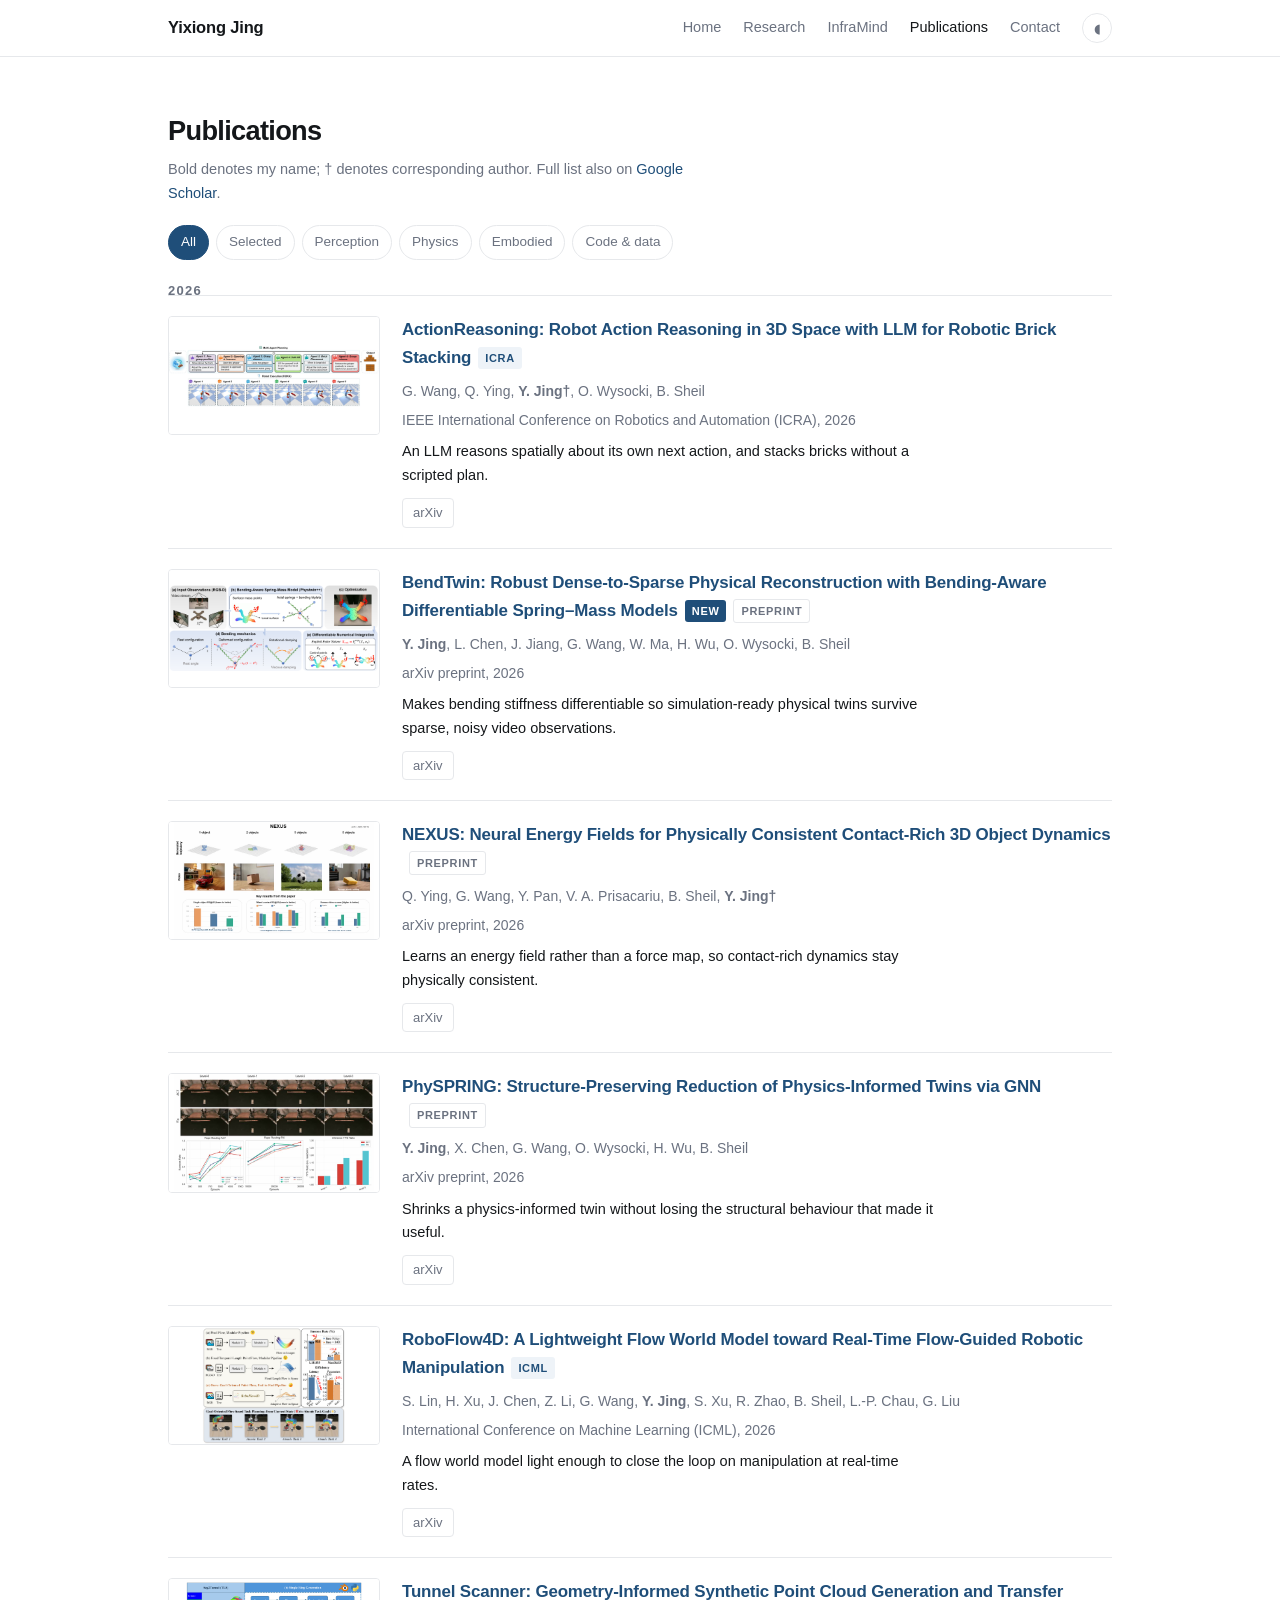
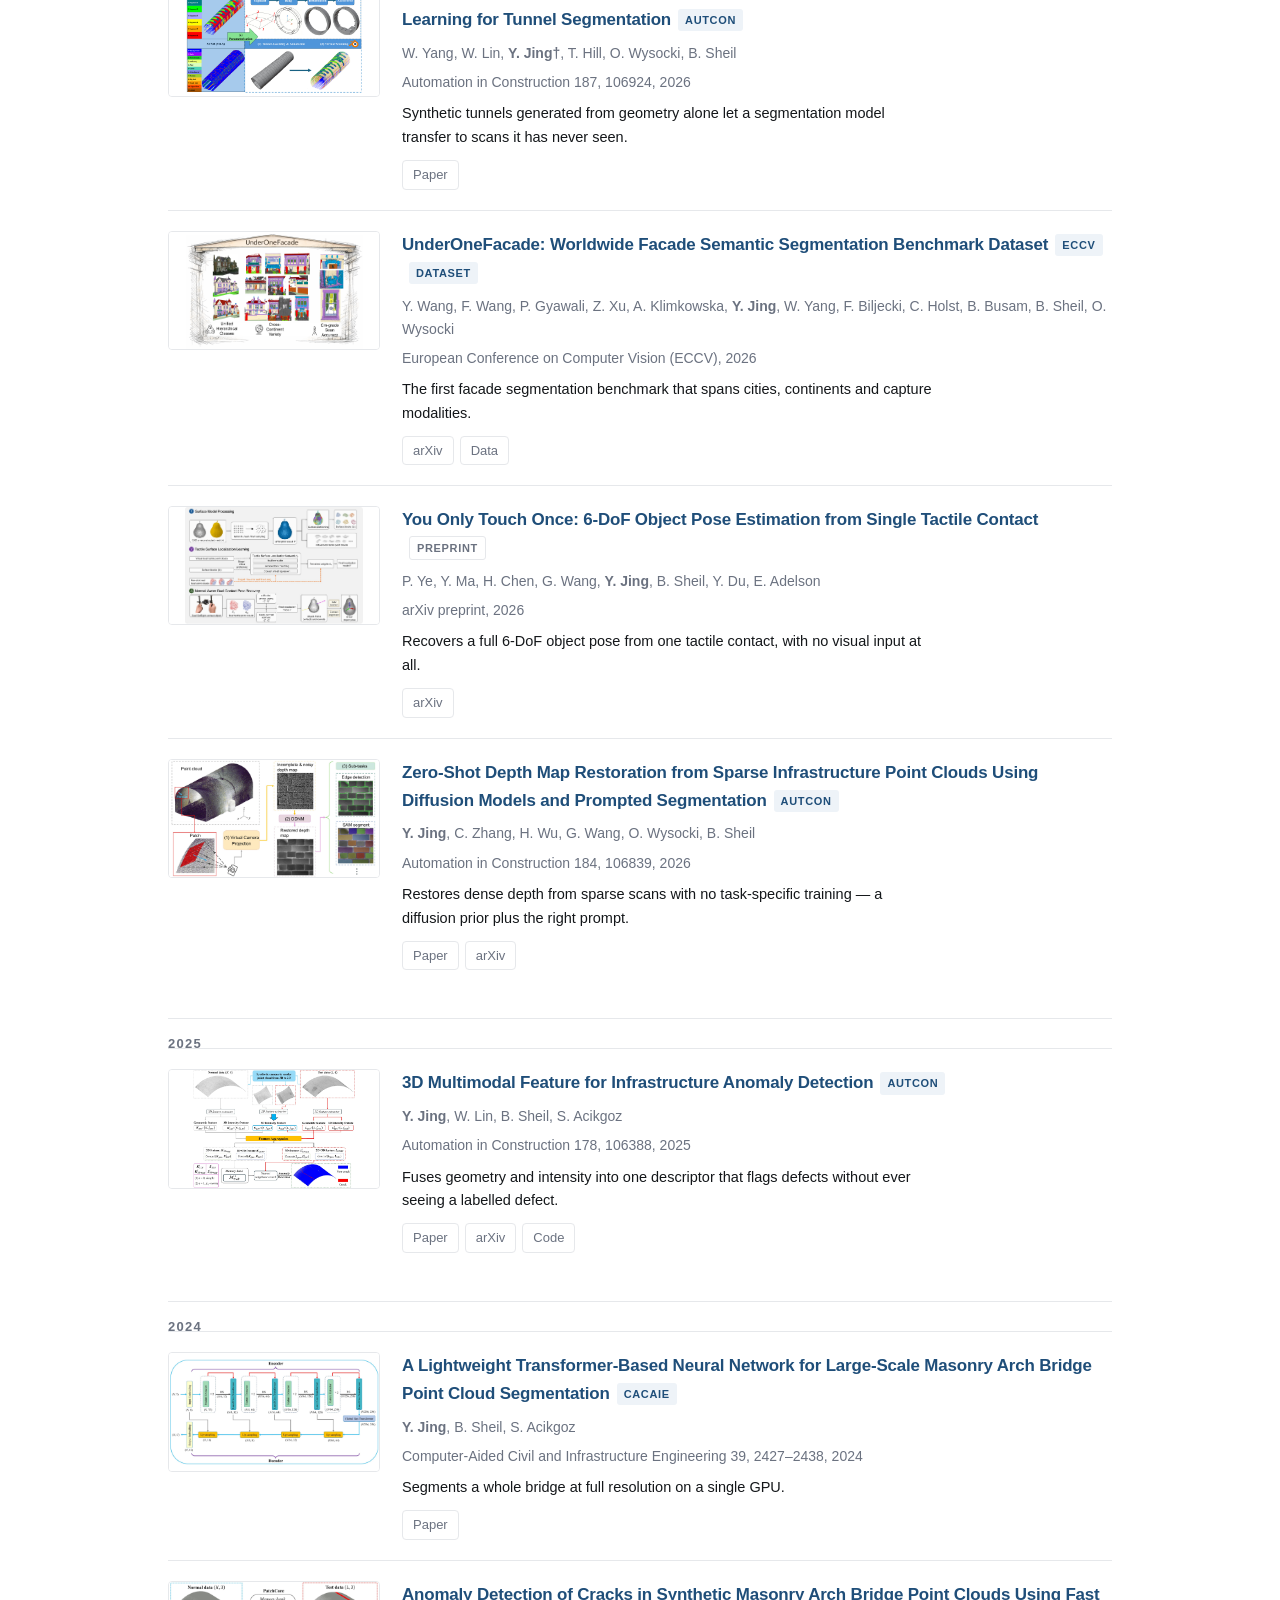
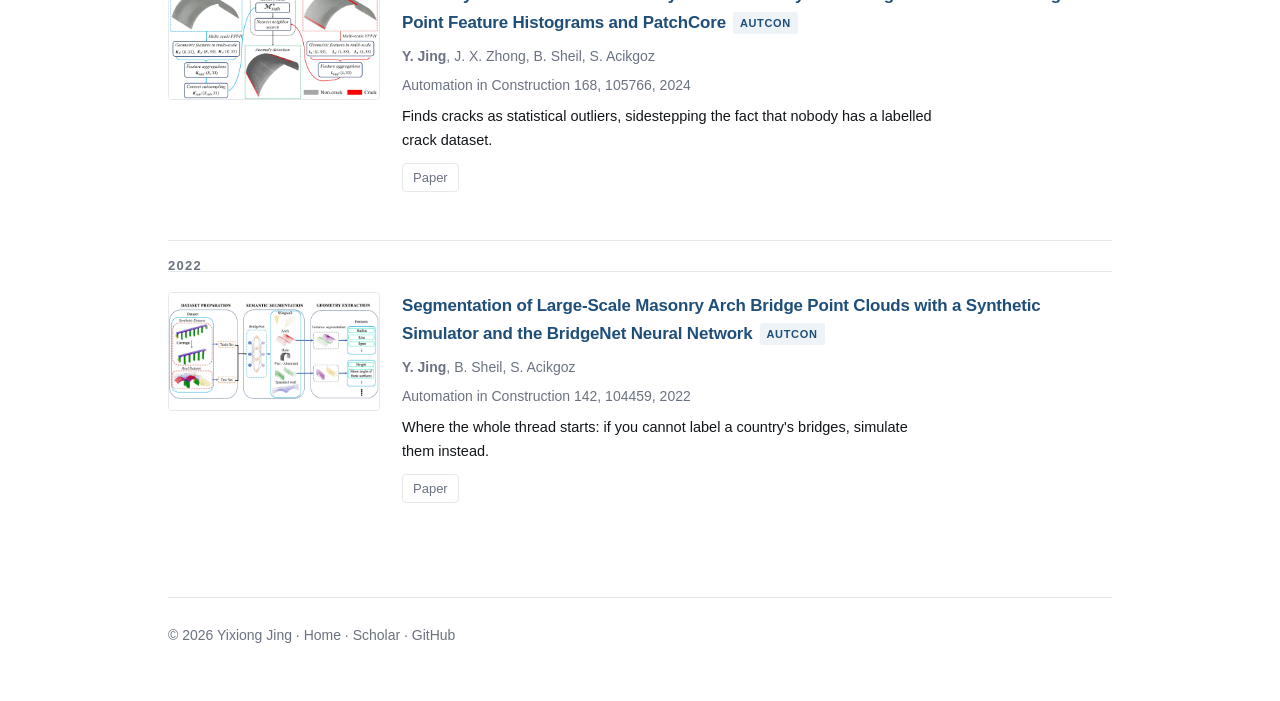
==== publications.html @ 86644cfc "Initial commit: personal academic website Static HTML/CSS/JS site, no framework or build dependency " ====
<!DOCTYPE html>
<html lang="en">
<head>
<meta charset="utf-8">
<meta name="viewport" content="width=device-width, initial-scale=1">
<title>Publications — Yixiong Jing</title>
<meta name="description" content="Publications of Yixiong Jing: 3D perception for civil infrastructure, physics-grounded reconstruction and world models, and embodied intelligence for construction robotics.">
<link rel="stylesheet" href="css/base.css">
<link rel="stylesheet" href="css/layout.css">
<link rel="stylesheet" href="css/components.css">
</head>
<body>

<nav><div class="wrap">
  <a class="brand" href="index.html">Yixiong Jing</a>
  <a class="nl keep" href="index.html">Home</a>
  <a class="nl" href="index.html#research">Research</a>
  <a class="nl" href="index.html#inframind">InfraMind</a>
  <a class="nl keep" href="publications.html">Publications</a>
  <a class="nl" href="index.html#contact">Contact</a>
  <button id="theme-toggle" title="Toggle dark mode" aria-label="Toggle dark mode">&#9686;</button>
</div></nav>

<div class="wrap">
  <section>
    <h1 style="font-size:1.7rem">Publications</h1>
    <p class="small muted" style="margin:10px 0 26px">
      Bold denotes my name; &dagger; denotes corresponding author.
      Full list also on <a href="https://scholar.google.com/citations?user=g7NWlqcAAAAJ&amp;hl=en">Google
      Scholar</a>.
    </p>

    <div class="filters" id="pub-filters">
      <button data-filter="all" aria-pressed="true">All</button>
      <button data-filter="selected" aria-pressed="false">Selected</button>
      <button data-filter="perception" aria-pressed="false">Perception</button>
      <button data-filter="physics" aria-pressed="false">Physics</button>
      <button data-filter="embodied" aria-pressed="false">Embodied</button>
      <button data-filter="code" aria-pressed="false">Code &amp; data</button>
    </div>

    <div id="archive"></div>
  </section>

  <footer>
    &copy; 2026 Yixiong Jing &middot;
    <a href="index.html">Home</a> &middot;
    <a href="https://scholar.google.com/citations?user=g7NWlqcAAAAJ&amp;hl=en">Scholar</a> &middot;
    <a href="https://github.com/Jingyixiong">GitHub</a>
  </footer>
</div>

<script src="data/content.js"></script>
<script src="data/publications.js"></script>
<script src="js/ui.js"></script>
<script src="js/render.js"></script>
<script>
  Render.filters('pub-filters', 'archive');
</script>
</body>
</html>
---- css/base.css ----
/* ============================================================
   base.css — design tokens, reset, typography, dark mode
   Edit colours and type scale here. Nothing layout-specific.
   ============================================================ */

:root{
  /* light theme */
  --bg:#ffffff;
  --fg:#14171a;
  --muted:#6b7280;
  --line:#e6e8eb;
  --band:#f6f7f9;
  --accent:#1f4e79;
  --accent-fg:#1f4e79;
  --chip:#eef3f8;
  --warn:#b04a2f;
  /* mat behind a letterboxed paper figure (object-fit:contain in css/components.css) */
  --fig-mat:#ffffff;

  /* research theme colours — keep in sync with js/render.js THEME_GRADIENT */
  --t-perception:#1f6f8b;
  --t-physics:#6b4fa8;
  --t-embodied:#b5651d;

  /* metrics */
  --max:1000px;
  --r:6px;
  --nav-h:56px;
}

/* follow the OS by default */
@media (prefers-color-scheme:dark){
  :root{
    --bg:#0e1013; --fg:#e7eaee; --muted:#98a0ab; --line:#242a31;
    --band:#14171b; --accent:#7fb3e0; --accent-fg:#8ec0ea; --chip:#1b222a;
    --warn:#e08a6d; --fig-mat:#14171b;
    --t-perception:#5aa8c4; --t-physics:#a48ede; --t-embodied:#e0a05a;
  }
}

/* explicit override from the toggle button (js/ui.js) */
html[data-theme="dark"]{
  --bg:#0e1013; --fg:#e7eaee; --muted:#98a0ab; --line:#242a31;
  --band:#14171b; --accent:#7fb3e0; --accent-fg:#8ec0ea; --chip:#1b222a;
  --warn:#e08a6d; --fig-mat:#14171b;
  --t-perception:#5aa8c4; --t-physics:#a48ede; --t-embodied:#e0a05a;
}
html[data-theme="light"]{
  --bg:#ffffff; --fg:#14171a; --muted:#6b7280; --line:#e6e8eb;
  --band:#f6f7f9; --accent:#1f4e79; --accent-fg:#1f4e79; --chip:#eef3f8;
  --warn:#b04a2f; --fig-mat:#ffffff;
  --t-perception:#1f6f8b; --t-physics:#6b4fa8; --t-embodied:#b5651d;
}

*{box-sizing:border-box}

html{
  scroll-behavior:smooth;
  scroll-padding-top:calc(var(--nav-h) + 16px);
}

body{
  margin:0;
  background:var(--bg);
  color:var(--fg);
  font:400 16.5px/1.65 -apple-system,BlinkMacSystemFont,"Inter","Segoe UI",Roboto,
       Helvetica,Arial,"Noto Sans",sans-serif;
  -webkit-font-smoothing:antialiased;
  -moz-osx-font-smoothing:grayscale;
}

a{color:var(--accent-fg); text-decoration:none}
a:hover{text-decoration:underline}
:focus-visible{outline:2px solid var(--accent); outline-offset:3px; border-radius:3px}

img{max-width:100%}

h1{font-size:2.05rem; letter-spacing:-.025em; line-height:1.2; margin:0 0 6px}
h2{
  font-size:.8rem; text-transform:uppercase; letter-spacing:.14em;
  color:var(--muted); font-weight:650; margin:0 0 26px;
  padding-bottom:10px; border-bottom:1px solid var(--line);
}
h3{font-size:1.06rem; letter-spacing:-.01em; margin:0 0 8px}
h4{font-size:.95rem; margin:0 0 10px}
p{margin:0 0 15px; max-width:70ch}

.muted{color:var(--muted)}
.small{font-size:14.5px}
.todo{color:var(--warn); font-weight:650}

@media(max-width:760px){ h1{font-size:1.75rem} }
---- css/layout.css ----
/* ============================================================
   layout.css — page frame: nav, container, sections, hero,
   full-bleed bands, footer. No component internals here.
   ============================================================ */

.wrap{max-width:var(--max); margin:0 auto; padding:0 28px}

/* ---------- nav ---------- */
nav{
  position:sticky; top:0; z-index:50;
  background:color-mix(in srgb, var(--bg) 88%, transparent);
  backdrop-filter:saturate(180%) blur(12px);
  -webkit-backdrop-filter:saturate(180%) blur(12px);
  border-bottom:1px solid var(--line);
}
nav .wrap{display:flex; align-items:center; gap:22px; height:var(--nav-h)}
nav .brand{
  font-weight:650; letter-spacing:-.01em; margin-right:auto;
  color:var(--fg); white-space:nowrap;
}
nav .brand:hover{text-decoration:none}
nav a.nl{font-size:14.5px; color:var(--muted)}
nav a.nl:hover{color:var(--fg); text-decoration:none}
nav a.nl[aria-current="page"]{color:var(--fg)}
#theme-toggle{
  background:none; border:1px solid var(--line); color:var(--muted);
  border-radius:20px; width:30px; height:30px; cursor:pointer;
  font-size:13px; line-height:1; flex:0 0 auto;
}
#theme-toggle:hover{color:var(--fg)}
/* progressively drop nav links as space runs out; .keep always survives */
@media(max-width:820px){ nav .wrap{gap:16px} nav a.nl:nth-of-type(n+5){display:none} }
@media(max-width:620px){ nav a.nl:not(.keep){display:none} }

/* ---------- sections ---------- */
section{padding:74px 0 0}
section:first-of-type{padding-top:58px}

/* ---------- hero ---------- */
.hero{display:grid; grid-template-columns:250px 1fr; gap:44px; align-items:start}
.hero-photo{
  width:250px; height:250px; object-fit:cover; display:block;
  border-radius:var(--r); border:1px solid var(--line);
}
.roles{margin:0 0 22px; font-size:15.5px; line-height:1.6}

/* the opening statement — serif, larger, sets the tone before the body prose */
.lead{
  font-family:Georgia,"Iowan Old Style","Palatino Linotype","Book Antiqua","Times New Roman",serif;
  font-size:1.5rem; font-weight:400; line-height:1.34;
  letter-spacing:-.008em; margin:0 0 22px; max-width:none;
}
@media(max-width:760px){ .lead{font-size:1.22rem; line-height:1.38} }
.roles .org{color:var(--muted)}
.ilinks{display:flex; flex-wrap:wrap; gap:0 6px; margin-top:15px; font-size:14px}
.ilinks span{color:var(--muted); opacity:.4}
@media(max-width:760px){
  .hero{grid-template-columns:1fr; gap:24px}
  .hero-photo{width:170px; height:170px}
}

/* ---------- full-bleed band (InfraMind) ---------- */
.band{
  background:var(--band);
  border-top:1px solid var(--line);
  border-bottom:1px solid var(--line);
  margin-top:74px;
  padding:56px 0 52px;
}
.band + section{padding-top:74px}

/* ---------- footer ---------- */
footer{
  margin-top:74px; padding:26px 0 54px;
  border-top:1px solid var(--line);
  font-size:14px; color:var(--muted);
}
footer a{color:var(--muted)}

/* ---------- generic two-column split ---------- */
.split{display:grid; grid-template-columns:1fr 300px; gap:32px; align-items:start}
@media(max-width:760px){ .split{grid-template-columns:1fr} }
---- css/components.css ----
/* ============================================================
   components.css — news list, research theme cards, stat row,
   publication cards, badges, filters, link buttons, galleries.
   ============================================================ */

/* ---------- news ---------- */
.news{display:grid; grid-template-columns:112px 1fr; gap:4px 18px; font-size:15.5px; margin:0}
.news dt{color:var(--muted); font-variant-numeric:tabular-nums; padding-top:1px}
.news dd{margin:0 0 12px}
.linkish{
  background:none; border:none; padding:0; cursor:pointer;
  color:var(--accent-fg); font:inherit; font-size:14.5px;
}
.linkish:hover{text-decoration:underline}
@media(max-width:560px){
  .news{grid-template-columns:1fr; gap:0}
  .news dt{margin-top:10px; font-size:13.5px}
}

/* ---------- research themes ----------
   Three themes side by side in one row, text only (no figures).
   Stacks to a single column, with rules between, on narrow screens.
   ------------------------------------------------------------ */
.themes{
  display:grid; grid-template-columns:repeat(3,1fr); gap:30px;
  align-items:start;
}
/* min-height keeps the three paragraphs starting on the same line
   even when a title wraps to two lines */
.theme h3{font-size:1.02rem; line-height:1.35; margin:0 0 9px; min-height:2.7em}
.theme p{max-width:none; margin:0}
.tag{
  display:inline-block; font-size:11.5px; letter-spacing:.09em;
  text-transform:uppercase; font-weight:650; margin-bottom:7px;
}
.tag.perception{color:var(--t-perception)}
.tag.physics{color:var(--t-physics)}
.tag.embodied{color:var(--t-embodied)}
.spine{
  margin-top:34px; padding:16px 20px;
  border-left:3px solid var(--accent); background:var(--band);
  border-radius:0 var(--r) var(--r) 0; font-size:15.5px;
}
@media(max-width:900px){
  .themes{grid-template-columns:1fr; gap:0}
  .theme h3{min-height:0}
  .theme + .theme{margin-top:20px; padding-top:20px; border-top:1px solid var(--line)}
}

/* ---------- stat row ---------- */
.stats{display:grid; grid-template-columns:repeat(3,1fr); gap:26px; margin:30px 0 26px}
.stat b{
  display:block; font-size:1.55rem; letter-spacing:-.02em;
  color:var(--accent-fg); line-height:1.2;
}
.stat span{font-size:14px; color:var(--muted)}
.deployment-copy{max-width:none; margin-bottom:6px}
.clients{font-size:14.5px; color:var(--muted); margin-top:4px; max-width:none}
@media(max-width:640px){ .stats{grid-template-columns:1fr; gap:16px} }

/* ---------- platform screenshots (InfraMind band) ----------
   flex-grow is set to each image's aspect ratio so the two sit at exactly the
   same height without cropping. Update the numbers if you swap an image for
   one with a different shape. */
.shots{display:flex; gap:16px; margin:30px 0 4px; align-items:flex-start}
.shots figure{margin:0; min-width:0}
.shots .wide{flex:254}      /* inframind-platform.webp  2.54 : 1 */
.shots .tall{flex:170}      /* inframind-defect.webp    1.70 : 1 */
.shots img{
  width:100%; height:auto; display:block;
  border-radius:var(--r); border:1px solid var(--line); background:#fff;
}
.shots figcaption{font-size:13px; line-height:1.5; color:var(--muted); margin-top:9px}
@media(max-width:760px){ .shots{flex-direction:column; gap:22px} }

/* ---------- filters ---------- */
.filters{display:flex; flex-wrap:wrap; gap:7px; margin:-6px 0 20px}
.filters button{
  font:inherit; font-size:13.5px; padding:5px 12px; border-radius:20px;
  cursor:pointer; border:1px solid var(--line);
  background:transparent; color:var(--muted);
}
.filters button:hover{color:var(--fg)}
.filters button[aria-pressed="true"]{background:var(--accent); border-color:var(--accent); color:#fff}
html[data-theme="dark"] .filters button[aria-pressed="true"]{color:#0e1013}
@media (prefers-color-scheme:dark){
  html:not([data-theme="light"]) .filters button[aria-pressed="true"]{color:#0e1013}
}

/* ---------- publication card ---------- */
.pub{display:grid; grid-template-columns:212px 1fr; gap:22px; padding:20px 0;
     border-top:1px solid var(--line)}
.pub:first-child{border-top:none}
.pub .thumb{
  aspect-ratio:16/9; border-radius:4px; border:1px solid var(--line);
  overflow:hidden; background:var(--band); position:relative; display:block;
}
/* object-fit:CONTAIN, not cover. Paper figures run anywhere from 1.2:1 to 3.4:1;
   cover cropped nearly half the width off the widest pipeline figures. Contain
   letterboxes instead, on a neutral surface so the bands stay quiet. The theme
   gradient is still set inline by render.js and shows through for videos. */
.pub .thumb img,.pub .thumb video{
  width:100%; height:100%; object-fit:contain; display:block; background:var(--fig-mat);
}
/* The video is the visible layer whenever a paper has one; it autoplays and loops
   (js/ui.js starts it and pauses it off-screen). The <img> still teaser sits
   underneath as the fallback for a failed load or a reduced-motion visitor. */
.pub .thumb video{position:absolute; inset:0; opacity:1; transition:opacity .25s}
@media (prefers-reduced-motion:reduce){
  .pub .thumb video{opacity:0}
}
.pub .authors{font-size:14px; color:var(--muted); margin:2px 0 6px}
.pub .venue{font-size:14px; color:var(--muted)}
.pub .tldr{font-size:14.5px; margin:8px 0 0; max-width:66ch}

.badge{
  display:inline-block; font-size:11px; letter-spacing:.06em; text-transform:uppercase;
  font-weight:650; padding:2px 7px; border-radius:3px;
  background:var(--chip); color:var(--accent-fg);
  margin-left:7px; vertical-align:1px; white-space:nowrap;
}
.badge.outline{background:transparent; border:1px solid var(--line); color:var(--muted)}
.badge.new{background:var(--accent); color:#fff}
html[data-theme="dark"] .badge.new{color:#0e1013}
@media (prefers-color-scheme:dark){
  html:not([data-theme="light"]) .badge.new{color:#0e1013}
}

.btns{display:flex; flex-wrap:wrap; gap:6px; margin-top:10px}
.btns a{
  font-size:13px; padding:3px 10px; border:1px solid var(--line);
  border-radius:4px; color:var(--muted);
}
.btns a:hover{color:var(--fg); border-color:var(--muted); text-decoration:none}
.btns a.pending{border-style:dashed; color:var(--warn)}

.year-head{
  font-size:13px; letter-spacing:.1em; color:var(--muted); font-weight:650;
  margin:28px 0 -6px; padding-top:14px; border-top:1px solid var(--line);
}
.year-head:first-child{border-top:none; padding-top:0; margin-top:0}
@media(max-width:640px){ .pub{grid-template-columns:1fr; gap:12px} }

/* ---------- simple row lists (talks, service) ---------- */
.rows{font-size:15.5px}
.rows > div{padding:9px 0; border-top:1px solid var(--line)}
.rows > div:first-child{border-top:none}

/* ---------- project page gallery ---------- */
.gallery{display:grid; gap:26px; margin:26px 0 0}
.gallery figure{margin:0}
.gallery img{
  width:100%; border-radius:var(--r); border:1px solid var(--line); display:block;
}
.gallery figcaption{font-size:14px; color:var(--muted); margin-top:8px}
.hero-media{
  border-radius:var(--r); border:1px solid var(--line);
  overflow:hidden; margin:0 0 26px; background:var(--band);
}
.hero-media img,.hero-media video{width:100%; display:block}
.bibtex{
  background:var(--band); border:1px solid var(--line); border-radius:var(--r);
  padding:14px 16px; font-size:13px; overflow-x:auto; line-height:1.5;
  font-family:ui-monospace,SFMono-Regular,Menlo,Consolas,monospace;
}
.embed{
  aspect-ratio:16/9; border:1px solid var(--line); border-radius:var(--r);
  overflow:hidden; margin:0 0 12px; background:var(--band);
}
.embed iframe{width:100%; height:100%; border:0; display:block}

/* ---------- placeholder notice ---------- */
.notice{
  font-size:14px; border:1px dashed var(--line); border-left:3px solid var(--warn);
  border-radius:0 var(--r) var(--r) 0; padding:12px 16px; margin:0 0 22px;
  color:var(--muted); background:var(--band);
}
.notice b{color:var(--warn)}
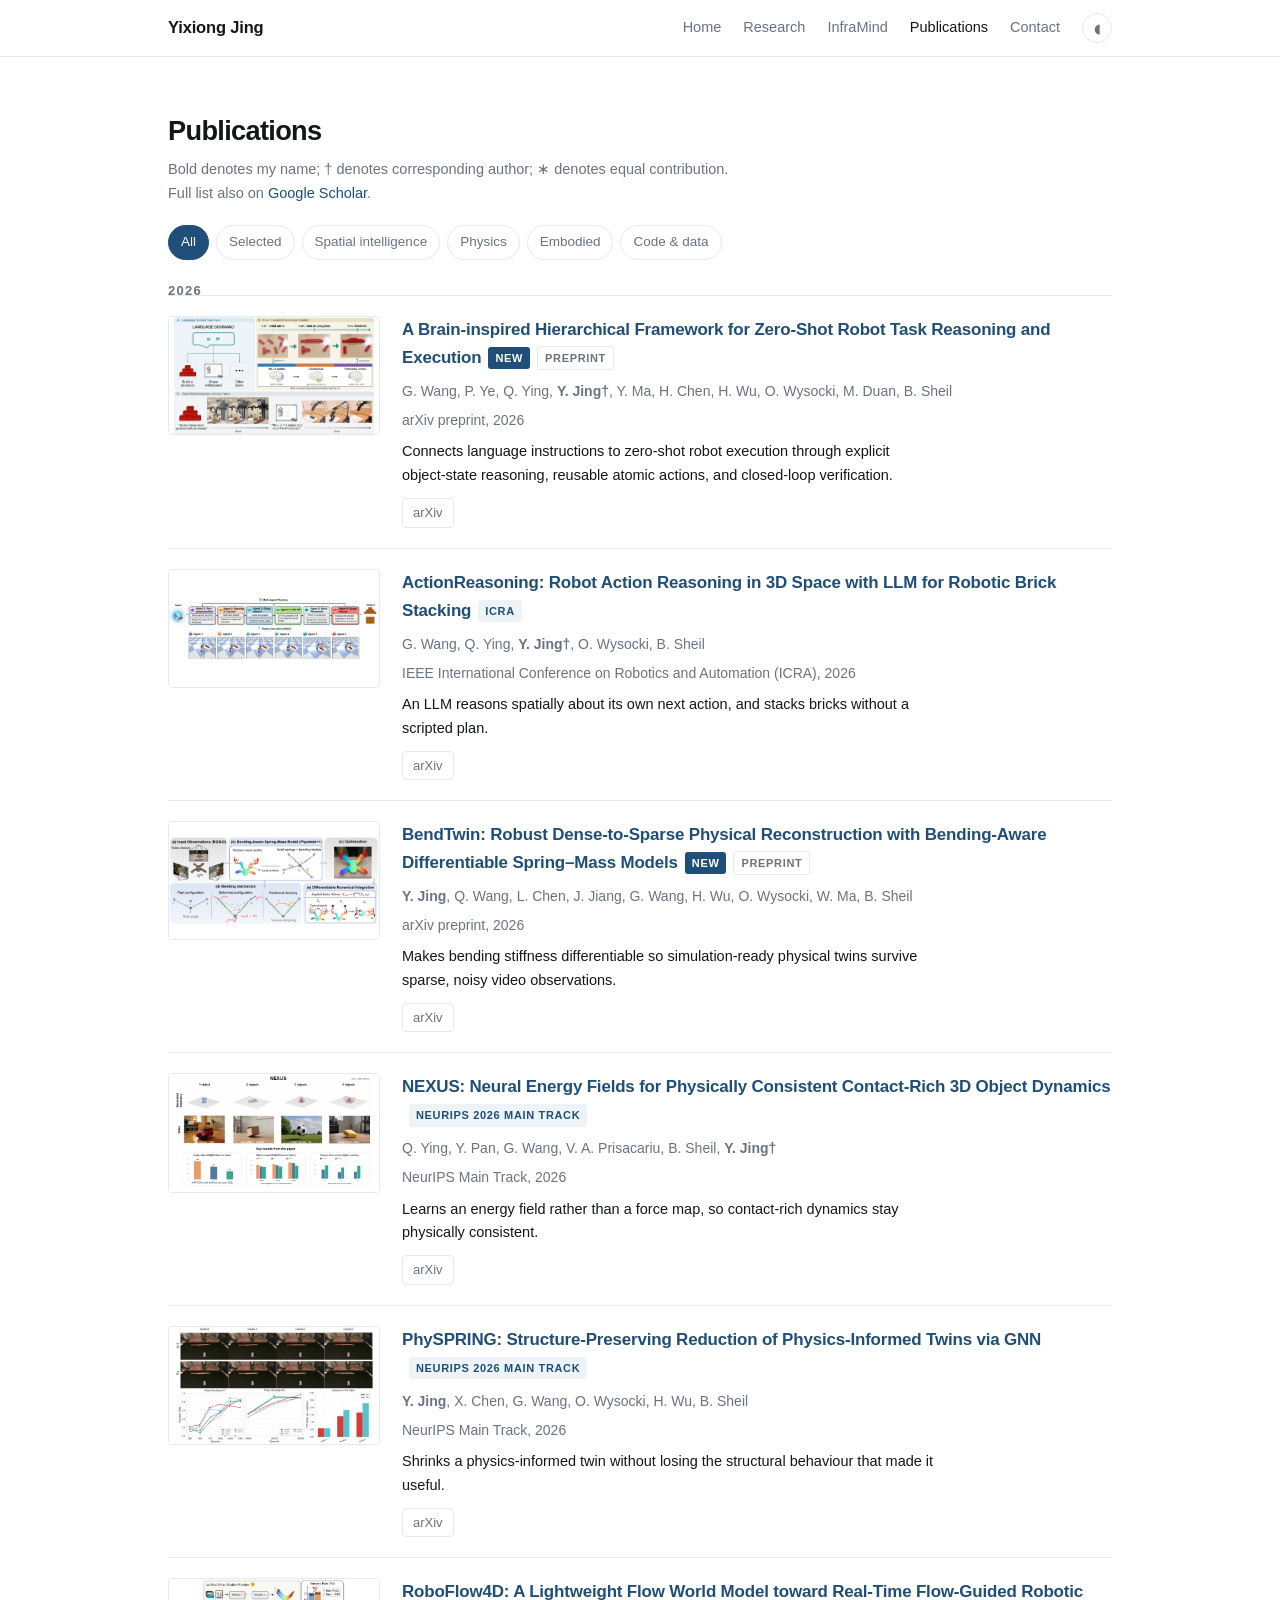
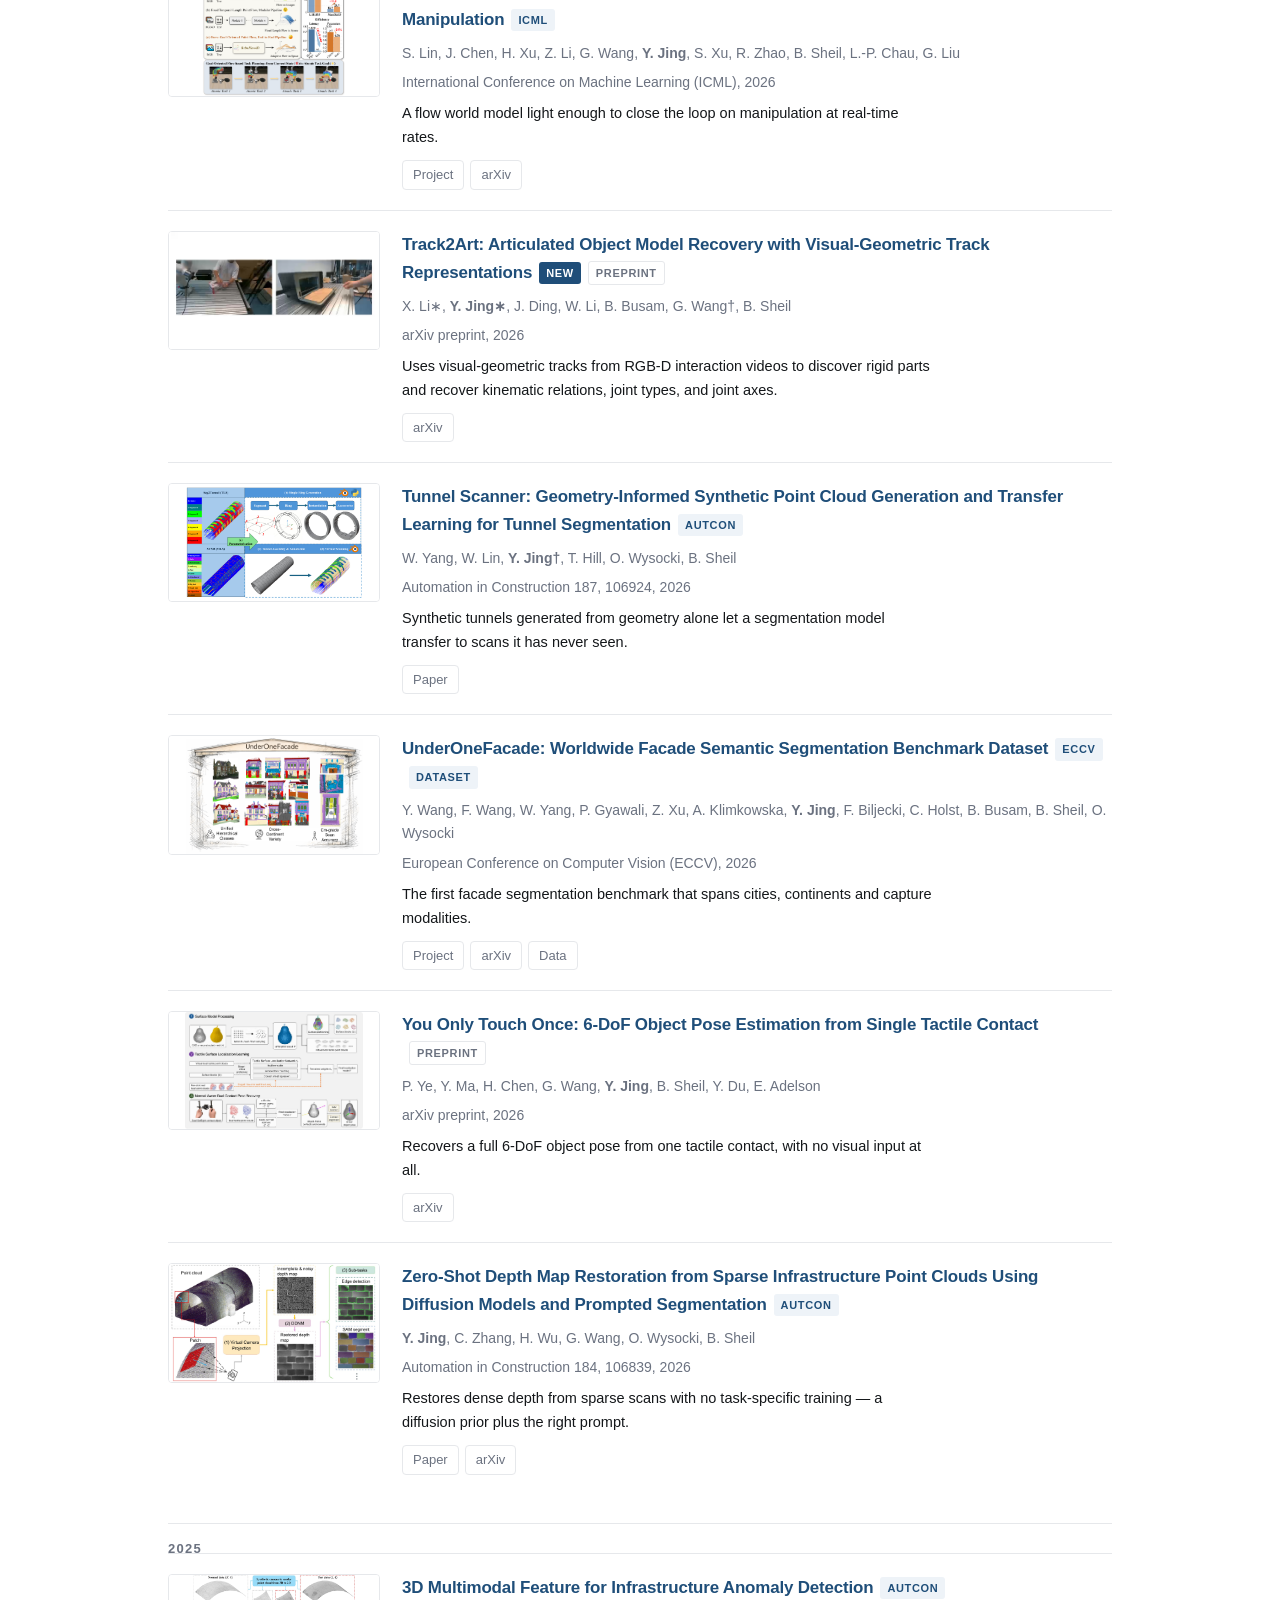
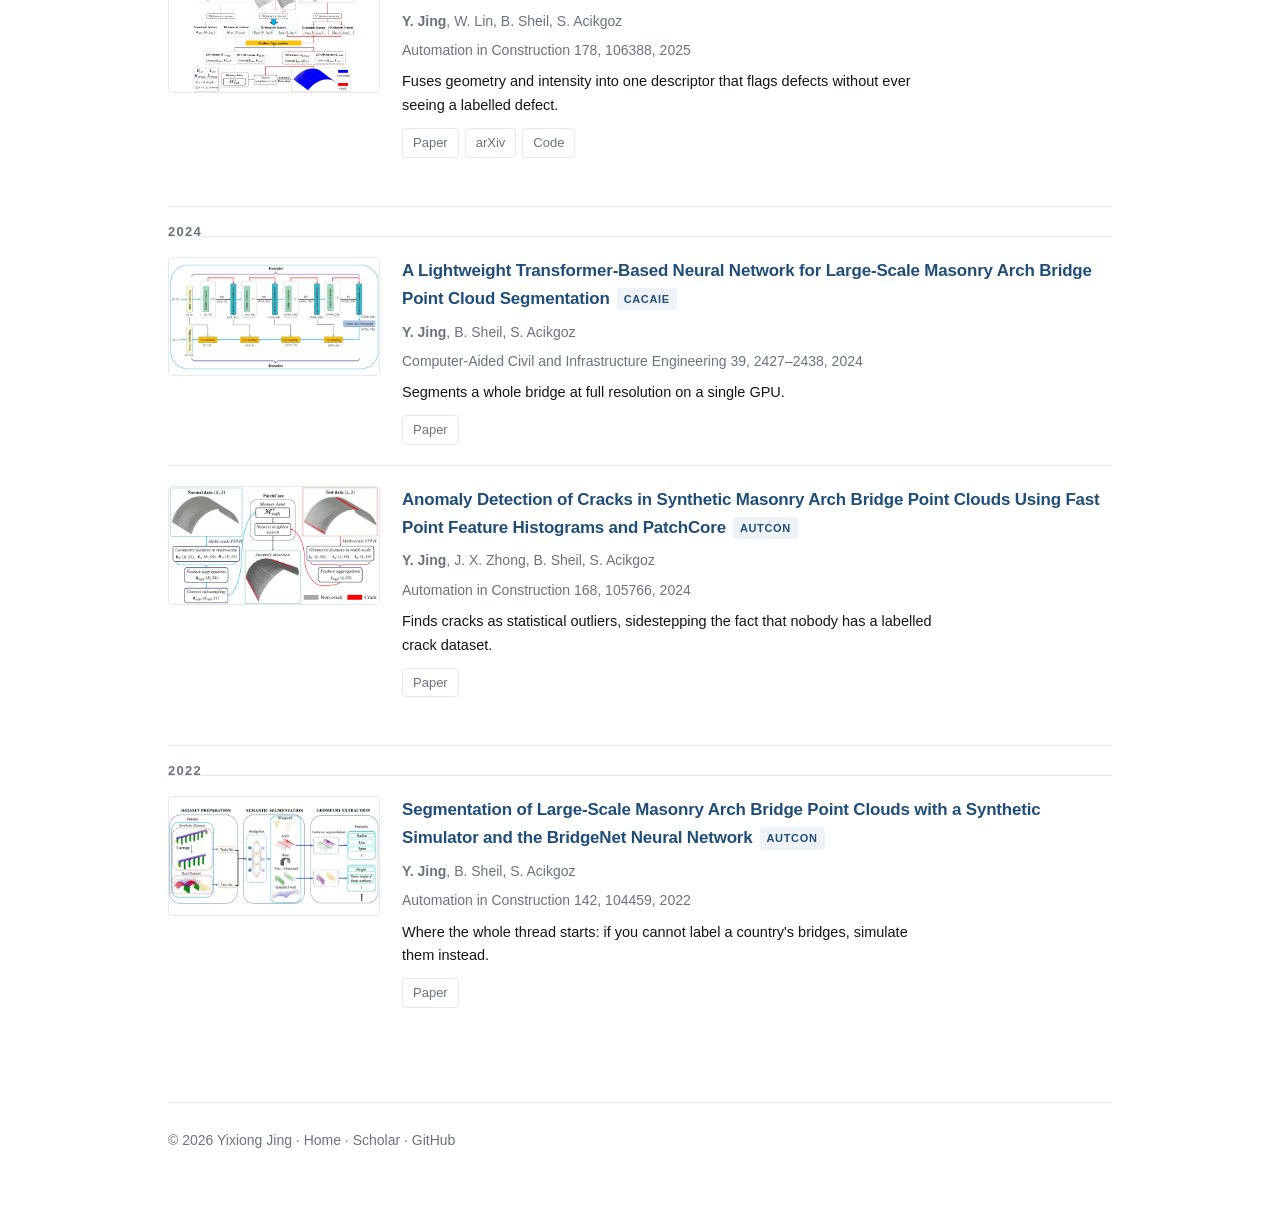
==== commit dd64d8ee: "Update NeurIPS acceptances and add September publications" ====
--- a/publications.html
+++ b/publications.html
@@ -25,7 +25,7 @@
   <section>
     <h1 style="font-size:1.7rem">Publications</h1>
     <p class="small muted" style="margin:10px 0 26px">
-      Bold denotes my name; &dagger; denotes corresponding author.
+      Bold denotes my name; &dagger; denotes corresponding author; &lowast; denotes equal contribution.
       Full list also on <a href="https://scholar.google.com/citations?user=g7NWlqcAAAAJ&amp;hl=en">Google
       Scholar</a>.
     </p>
@@ -33,7 +33,7 @@
     <div class="filters" id="pub-filters">
       <button data-filter="all" aria-pressed="true">All</button>
       <button data-filter="selected" aria-pressed="false">Selected</button>
-      <button data-filter="perception" aria-pressed="false">Perception</button>
+      <button data-filter="perception" aria-pressed="false">Spatial intelligence</button>
       <button data-filter="physics" aria-pressed="false">Physics</button>
       <button data-filter="embodied" aria-pressed="false">Embodied</button>
       <button data-filter="code" aria-pressed="false">Code &amp; data</button>
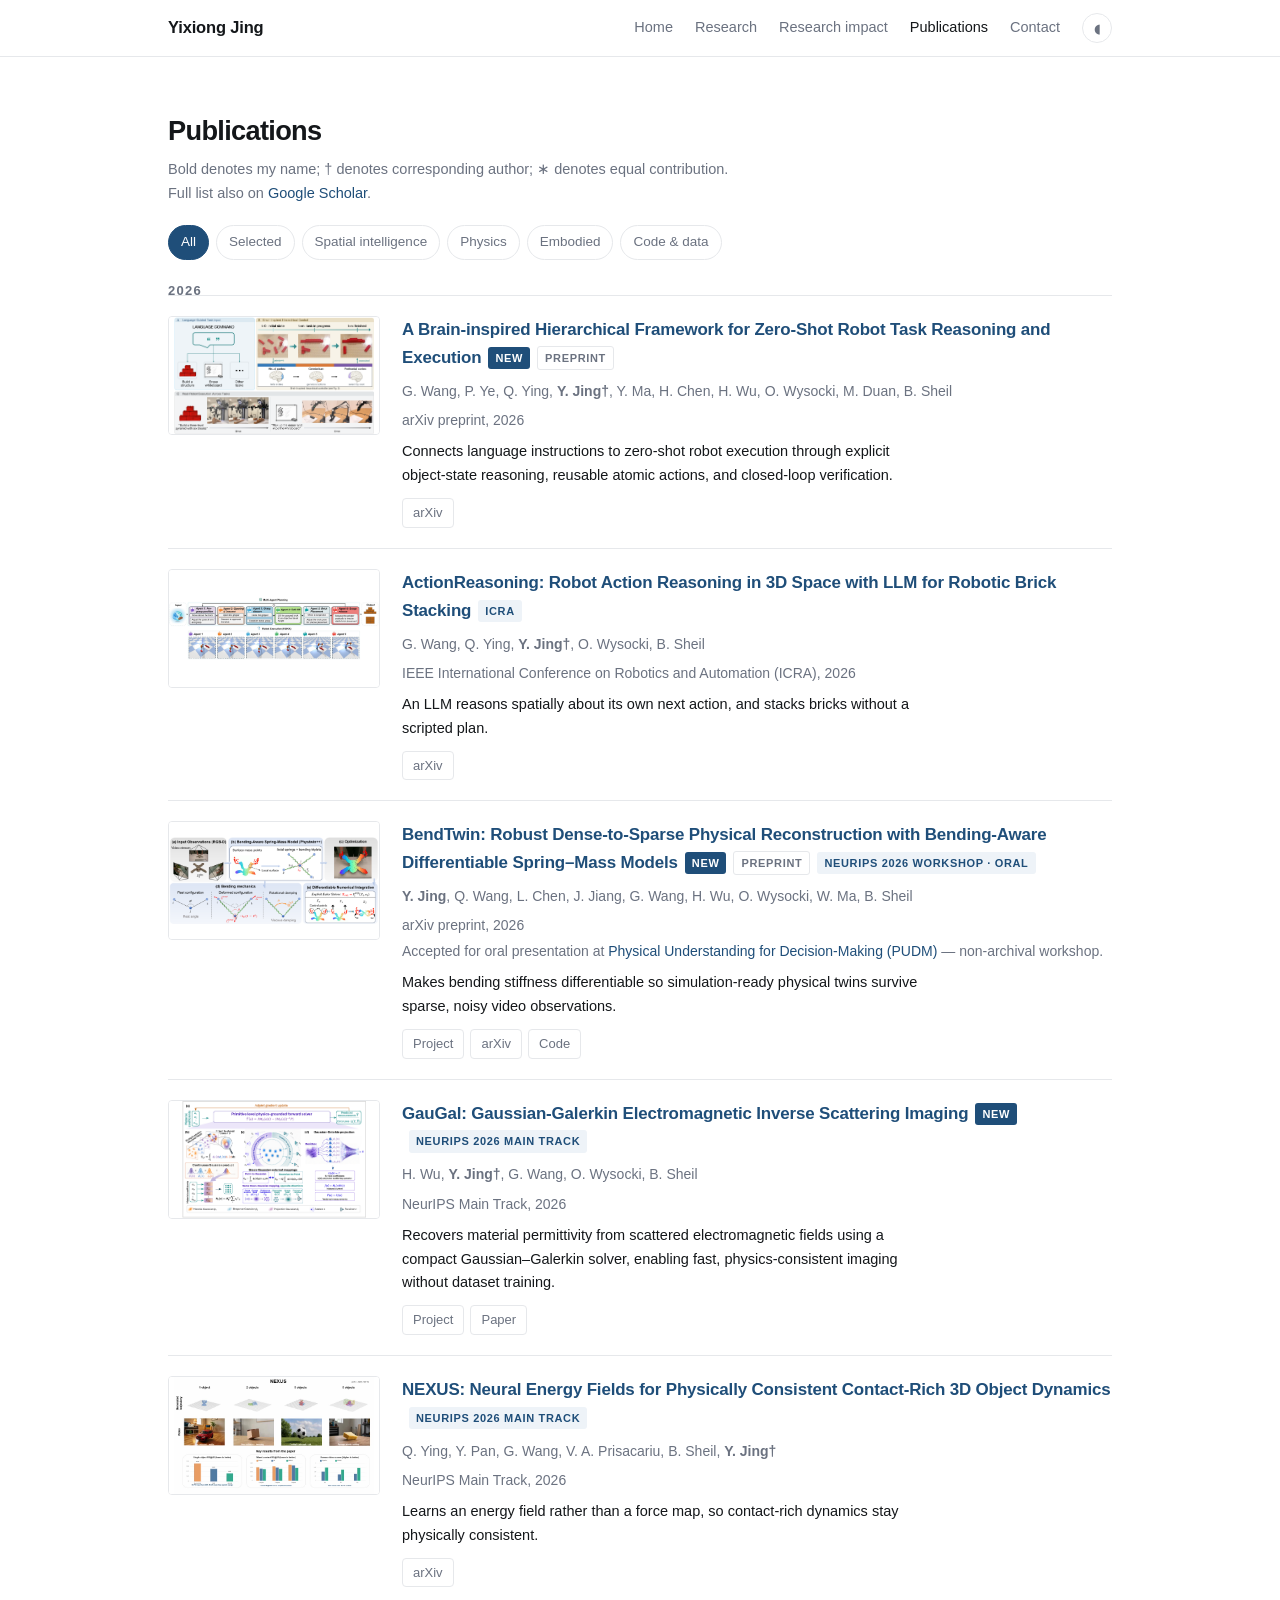
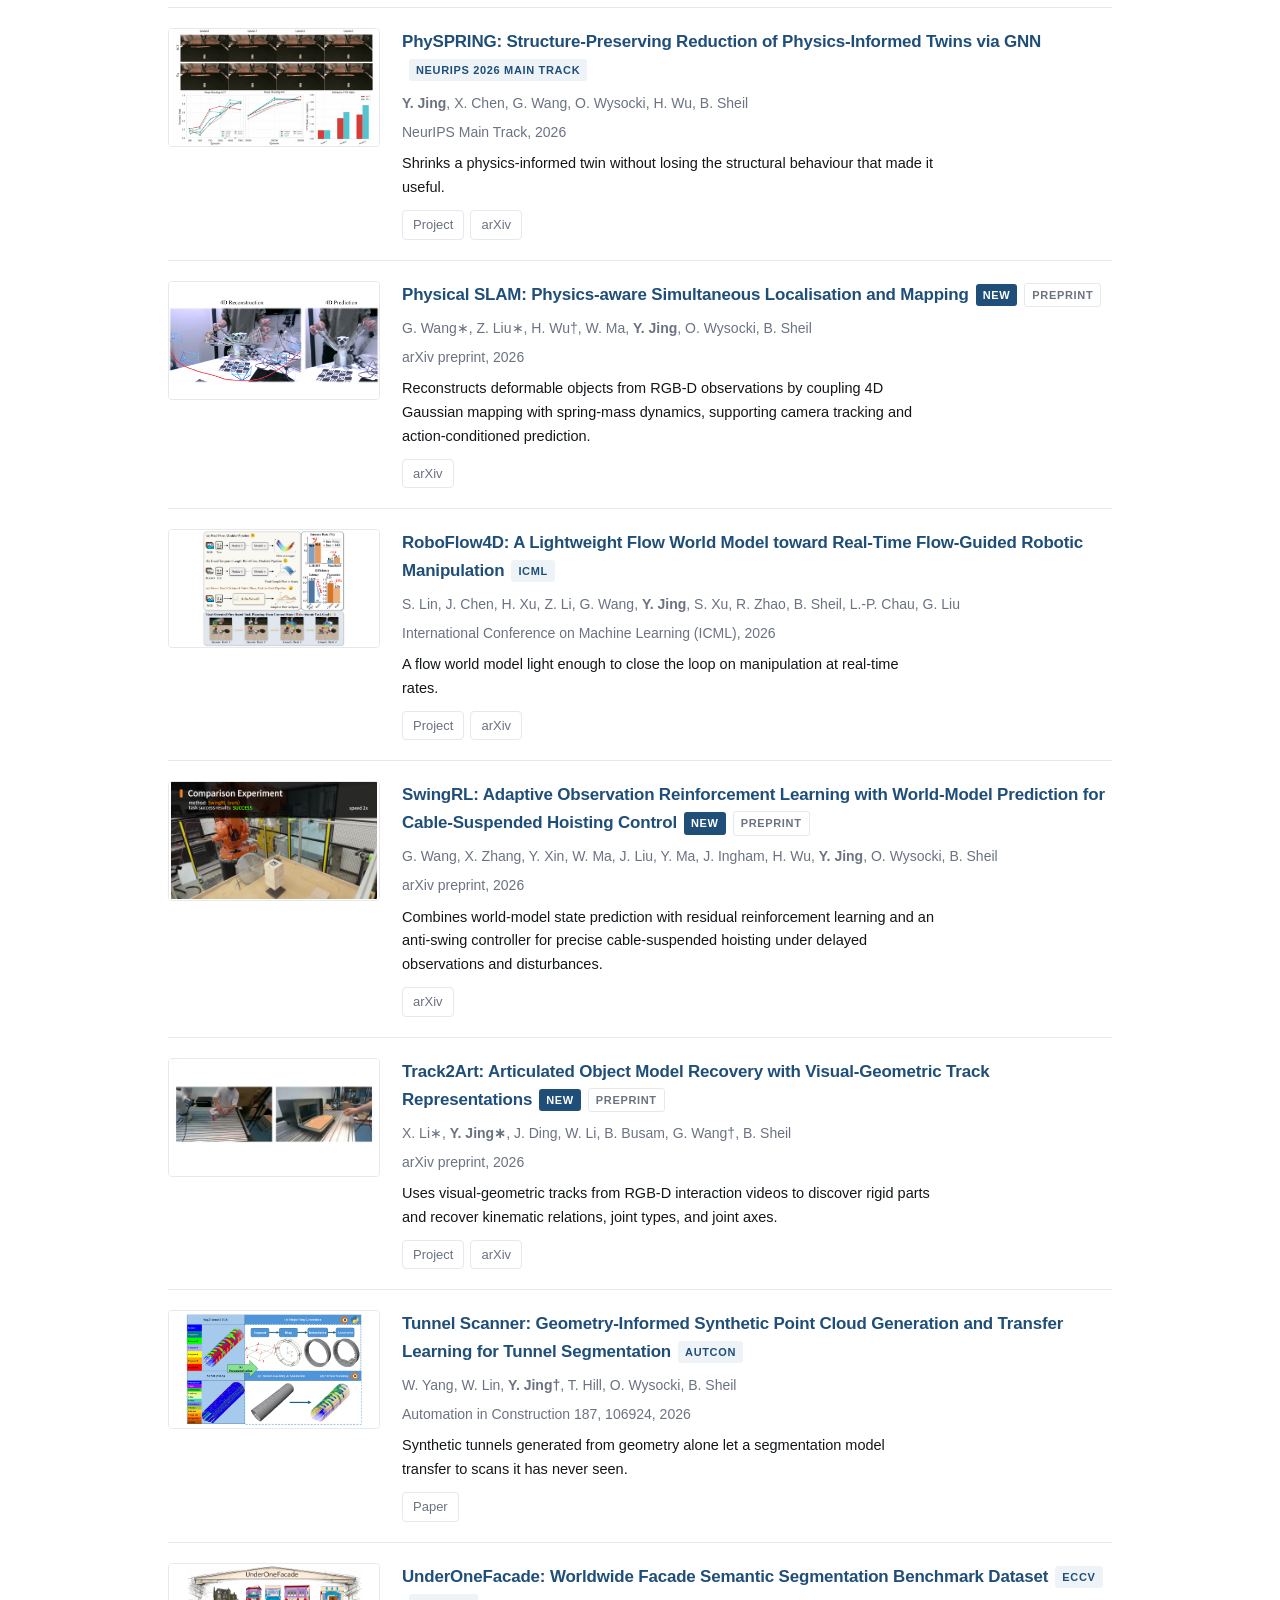
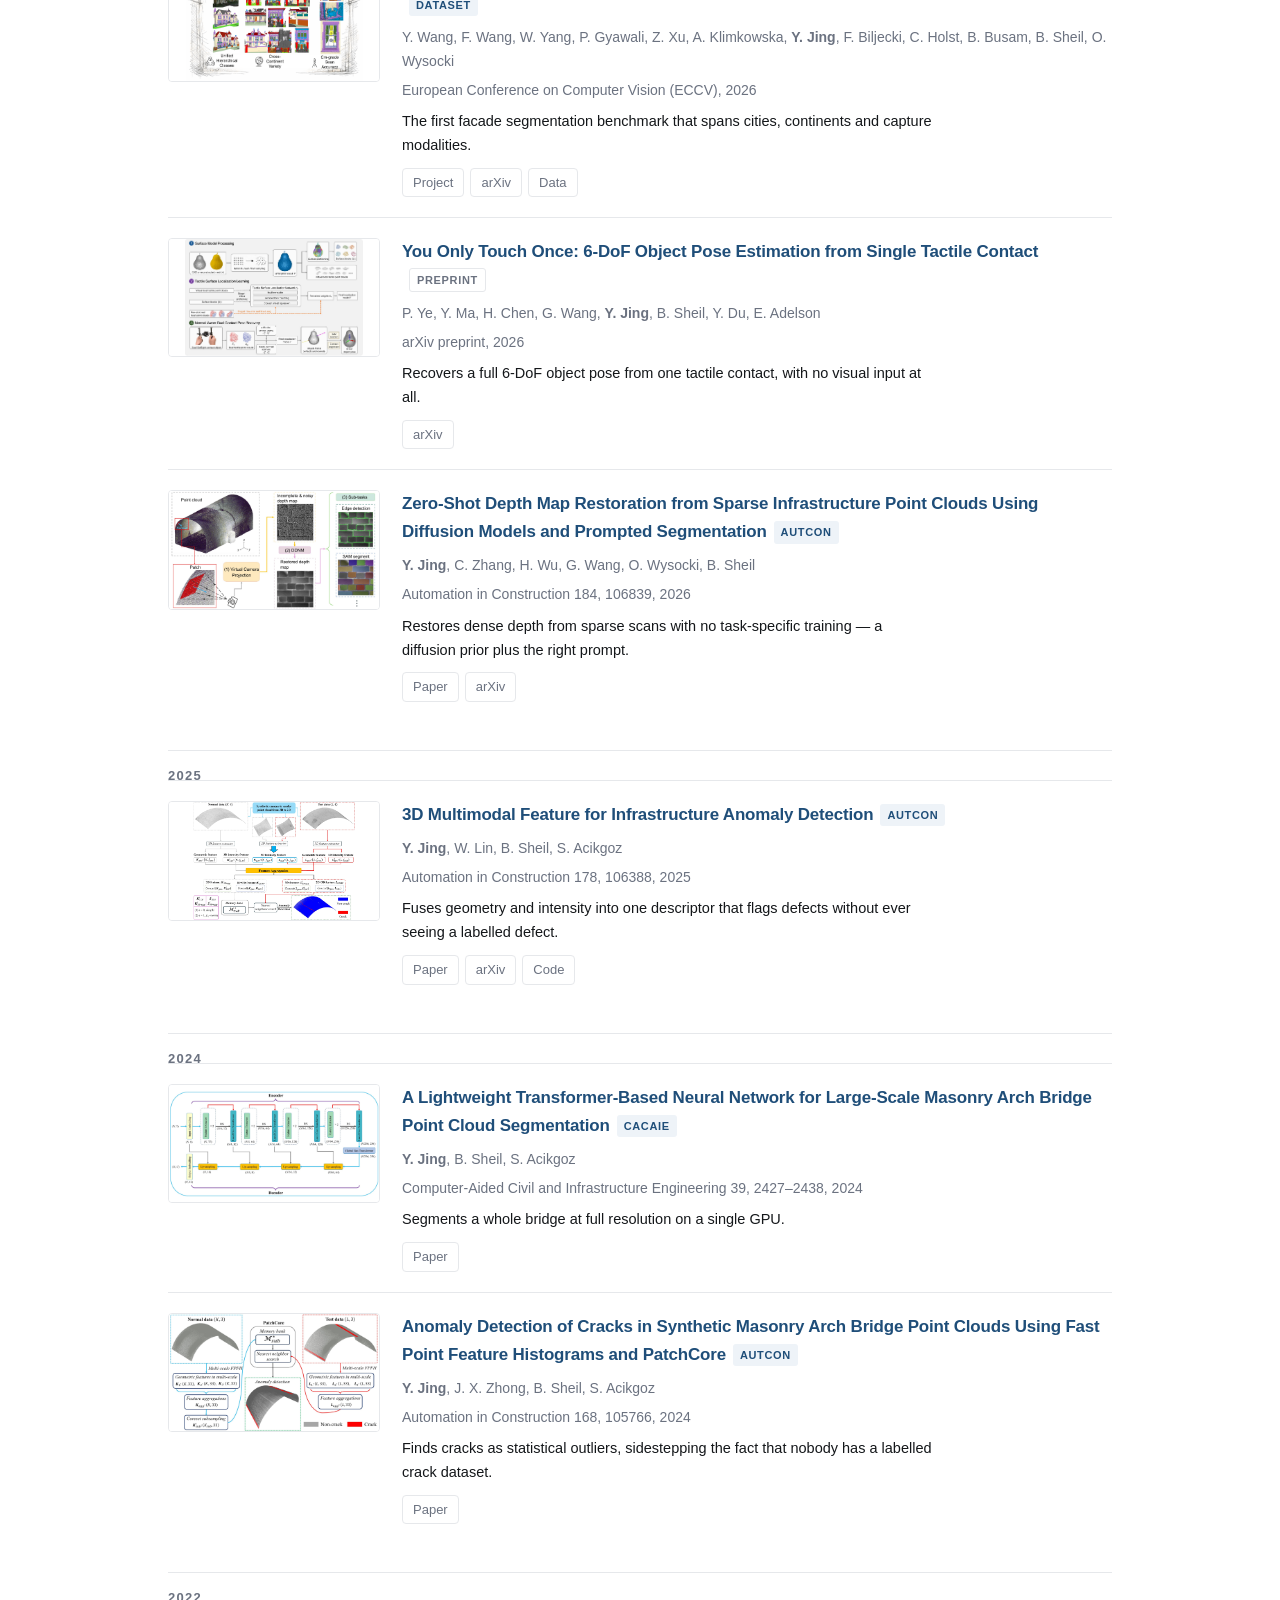
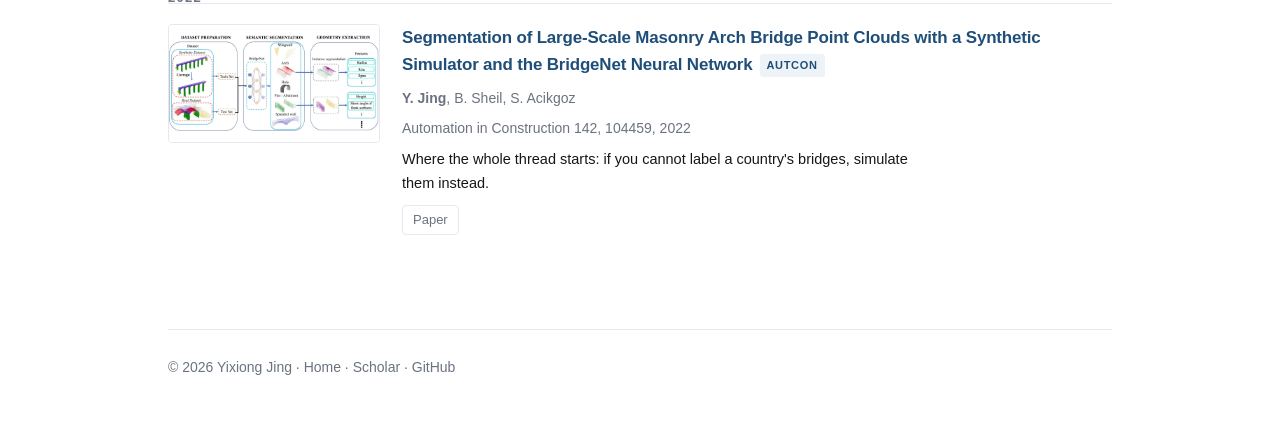
==== commit 803971e4: "Update publications, InfraMind role and CV" ====
--- a/publications.html
+++ b/publications.html
@@ -15,7 +15,7 @@
   <a class="brand" href="index.html">Yixiong Jing</a>
   <a class="nl keep" href="index.html">Home</a>
   <a class="nl" href="index.html#research">Research</a>
-  <a class="nl" href="index.html#inframind">InfraMind</a>
+  <a class="nl" href="index.html#inframind">Research impact</a>
   <a class="nl keep" href="publications.html">Publications</a>
   <a class="nl" href="index.html#contact">Contact</a>
   <button id="theme-toggle" title="Toggle dark mode" aria-label="Toggle dark mode">&#9686;</button>
--- a/css/components.css
+++ b/css/components.css
@@ -111,6 +111,7 @@
 }
 .pub .authors{font-size:14px; color:var(--muted); margin:2px 0 6px}
 .pub .venue{font-size:14px; color:var(--muted)}
+.pub .workshop-note{font-size:14px; color:var(--muted); margin-top:3px}
 .pub .tldr{font-size:14.5px; margin:8px 0 0; max-width:66ch}
 
 .badge{
@@ -120,6 +121,7 @@
   margin-left:7px; vertical-align:1px; white-space:nowrap;
 }
 .badge.outline{background:transparent; border:1px solid var(--line); color:var(--muted)}
+.badge.workshop-badge{max-width:calc(100% - 7px); white-space:normal}
 .badge.new{background:var(--accent); color:#fff}
 html[data-theme="dark"] .badge.new{color:#0e1013}
 @media (prefers-color-scheme:dark){
